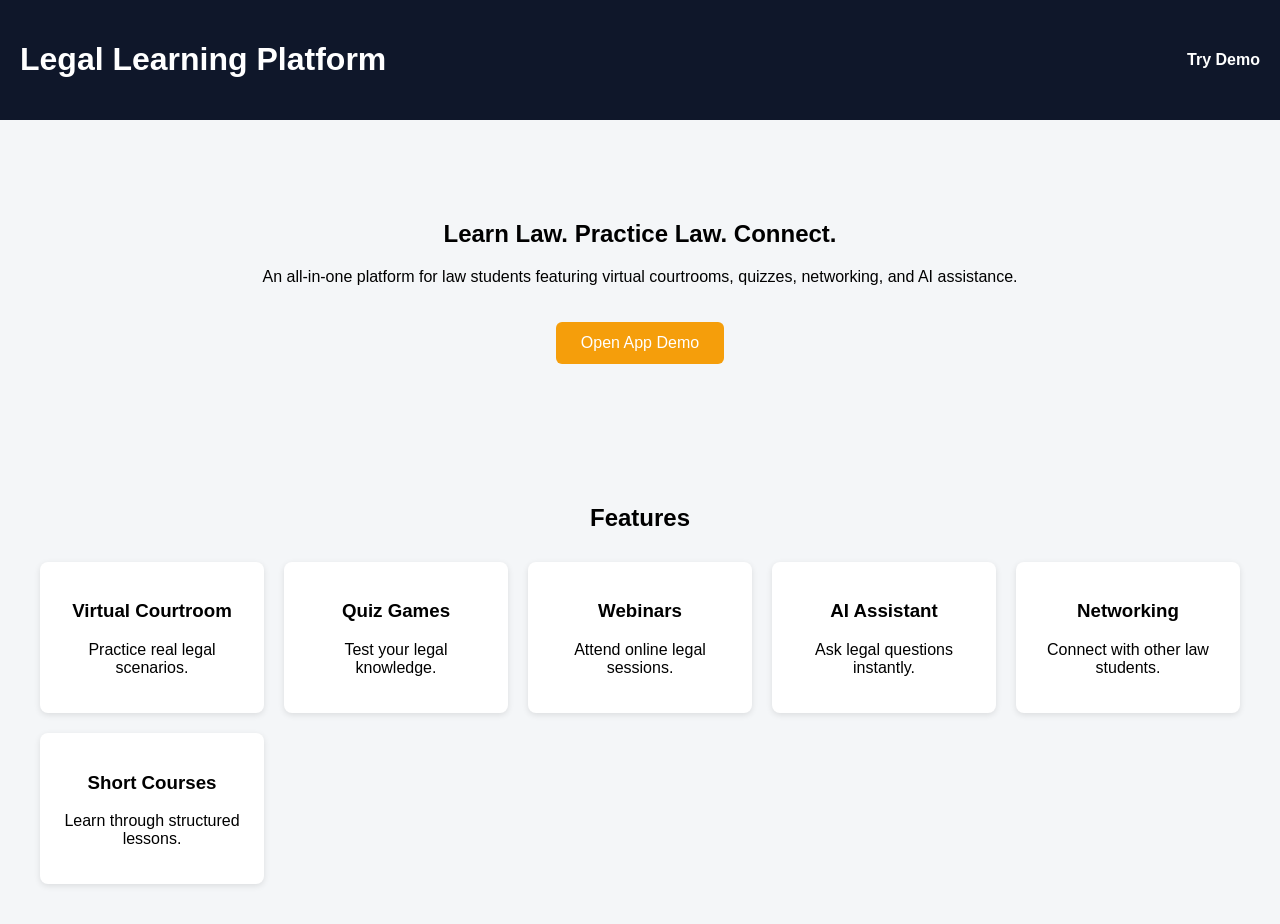
==== index.html @ 9f79867c "legal app demo" ====
<!DOCTYPE html>
<html lang="en">
<head>
<meta charset="UTF-8">
<meta name="viewport" content="width=device-width, initial-scale=1.0">

<title>Legal Learning App</title>

<link rel="stylesheet" href="css/style.css">

</head>

<body>

<header>
<h1>Legal Learning Platform</h1>

<nav>
<a href="dashboard.html">Try Demo</a>
</nav>
</header>


<section class="hero">

<h2>Learn Law. Practice Law. Connect.</h2>

<p>
An all-in-one platform for law students featuring
virtual courtrooms, quizzes, networking, and AI assistance.
</p>

<a class="button" href="dashboard.html">Open App Demo</a>

</section>


<section class="features">

<h2>Features</h2>

<div class="grid">

<div class="card">
<h3>Virtual Courtroom</h3>
<p>Practice real legal scenarios.</p>
</div>

<div class="card">
<h3>Quiz Games</h3>
<p>Test your legal knowledge.</p>
</div>

<div class="card">
<h3>Webinars</h3>
<p>Attend online legal sessions.</p>
</div>

<div class="card">
<h3>AI Assistant</h3>
<p>Ask legal questions instantly.</p>
</div>

<div class="card">
<h3>Networking</h3>
<p>Connect with other law students.</p>
</div>

<div class="card">
<h3>Short Courses</h3>
<p>Learn through structured lessons.</p>
</div>

</div>

</section>

</body>
</html>
---- css/style.css ----
body{
font-family: Arial, sans-serif;
margin:0;
background:#f4f6f8;
}

header{
display:flex;
justify-content:space-between;
align-items:center;
padding:20px;
background:#0f172a;
color:white;
}

nav a{
color:white;
text-decoration:none;
font-weight:bold;
}

.hero{
text-align:center;
padding:80px 20px;
}

.button{
display:inline-block;
background:#f59e0b;
color:white;
padding:12px 25px;
text-decoration:none;
border-radius:6px;
margin-top:20px;
}

.features{
padding:40px;
text-align:center;
}

.grid{
display:grid;
grid-template-columns:repeat(auto-fit,minmax(200px,1fr));
gap:20px;
margin-top:30px;
}

.card{
background:white;
padding:20px;
border-radius:8px;
box-shadow:0 2px 6px rgba(0,0,0,0.1);
}
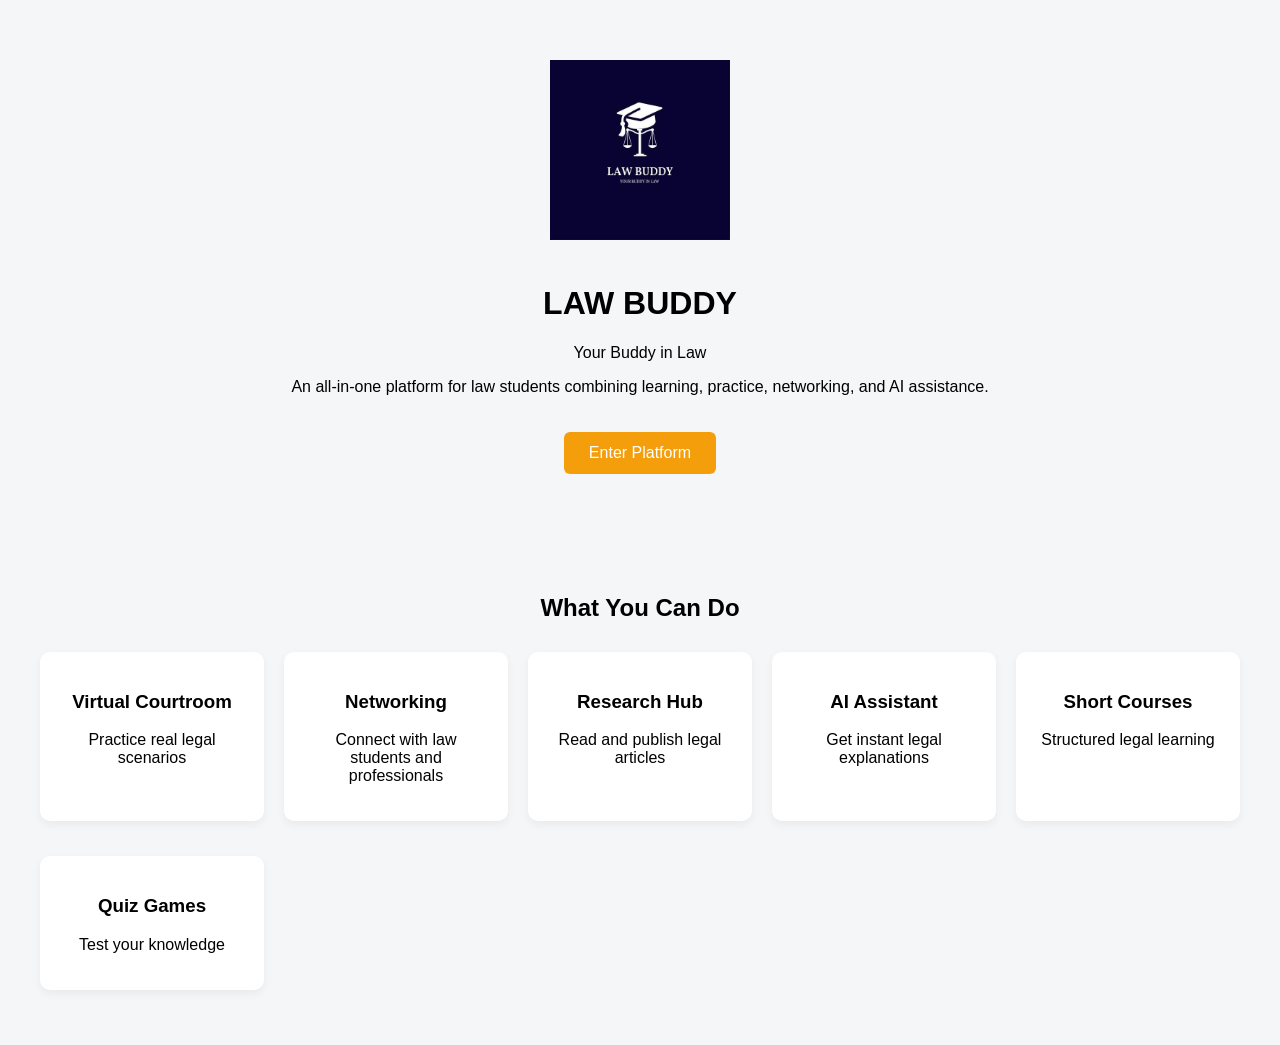
==== commit b9615ab8: "updated landing page with logo branding" ====
--- a/index.html
+++ b/index.html
@@ -1,74 +1,89 @@
 <!DOCTYPE html>
-<html lang="en">
+<html>
 <head>
 <meta charset="UTF-8">
 <meta name="viewport" content="width=device-width, initial-scale=1.0">
 
-<title>Legal Learning App</title>
+<title>Law Buddy</title>
 
 <link rel="stylesheet" href="css/style.css">
+
+<style>
+.hero {
+text-align: center;
+padding: 60px 20px;
+}
+
+.hero img {
+width: 180px;
+margin-bottom: 20px;
+}
+
+.button {
+display: inline-block;
+background: #f59e0b;
+color: white;
+padding: 12px 25px;
+text-decoration: none;
+border-radius: 6px;
+margin-top: 20px;
+}
+</style>
 
 </head>
 
 <body>
 
-<header>
-<h1>Legal Learning Platform</h1>
+<!-- LOGO -->
+<div class="hero">
+<img src="assets/images/logo.jpeg" alt="Law Buddy Logo">
 
-<nav>
-<a href="dashboard.html">Try Demo</a>
-</nav>
-</header>
-
-
-<section class="hero">
-
-<h2>Learn Law. Practice Law. Connect.</h2>
+<h1>LAW BUDDY</h1>
+<p>Your Buddy in Law</p>
 
 <p>
-An all-in-one platform for law students featuring
-virtual courtrooms, quizzes, networking, and AI assistance.
+An all-in-one platform for law students combining learning,
+practice, networking, and AI assistance.
 </p>
 
-<a class="button" href="dashboard.html">Open App Demo</a>
+<a class="button" href="dashboard.html">Enter Platform</a>
+</div>
 
-</section>
-
-
+<!-- FEATURES -->
 <section class="features">
 
-<h2>Features</h2>
+<h2>What You Can Do</h2>
 
 <div class="grid">
 
 <div class="card">
 <h3>Virtual Courtroom</h3>
-<p>Practice real legal scenarios.</p>
+<p>Practice real legal scenarios</p>
+</div>
+
+<div class="card">
+<h3>Networking</h3>
+<p>Connect with law students and professionals</p>
+</div>
+
+<div class="card">
+<h3>Research Hub</h3>
+<p>Read and publish legal articles</p>
+</div>
+
+<div class="card">
+<h3>AI Assistant</h3>
+<p>Get instant legal explanations</p>
+</div>
+
+<div class="card">
+<h3>Short Courses</h3>
+<p>Structured legal learning</p>
 </div>
 
 <div class="card">
 <h3>Quiz Games</h3>
-<p>Test your legal knowledge.</p>
-</div>
-
-<div class="card">
-<h3>Webinars</h3>
-<p>Attend online legal sessions.</p>
-</div>
-
-<div class="card">
-<h3>AI Assistant</h3>
-<p>Ask legal questions instantly.</p>
-</div>
-
-<div class="card">
-<h3>Networking</h3>
-<p>Connect with other law students.</p>
-</div>
-
-<div class="card">
-<h3>Short Courses</h3>
-<p>Learn through structured lessons.</p>
+<p>Test your knowledge</p>
 </div>
 
 </div>
--- a/css/style.css
+++ b/css/style.css
@@ -51,4 +51,73 @@
 padding:20px;
 border-radius:8px;
 box-shadow:0 2px 6px rgba(0,0,0,0.1);
+}
+
+/* Layout */
+.container {
+display: flex;
+min-height: 100vh;
+}
+
+.sidebar {
+width: 230px;
+background: #0f172a;
+color: white;
+padding: 20px;
+}
+
+.sidebar h2 {
+margin-bottom: 30px;
+}
+
+.sidebar a {
+display: block;
+padding: 10px;
+margin-bottom: 8px;
+color: white;
+text-decoration: none;
+border-radius: 6px;
+}
+
+.sidebar a:hover {
+background: #1e293b;
+}
+
+.main {
+flex: 1;
+padding: 25px;
+background: #f4f6f8;
+}
+
+/* Cards */
+.card {
+background: white;
+padding: 20px;
+border-radius: 10px;
+margin-bottom: 15px;
+box-shadow: 0 4px 10px rgba(0,0,0,0.05);
+}
+
+/* Buttons */
+button {
+background: #f59e0b;
+color: white;
+border: none;
+padding: 10px 15px;
+border-radius: 6px;
+cursor: pointer;
+}
+
+button:hover {
+opacity: 0.9;
+}
+
+/* Inputs */
+input, textarea {
+border: 1px solid #ddd;
+border-radius: 6px;
+}
+
+.sidebar img {
+border-radius: 10px;
 }
